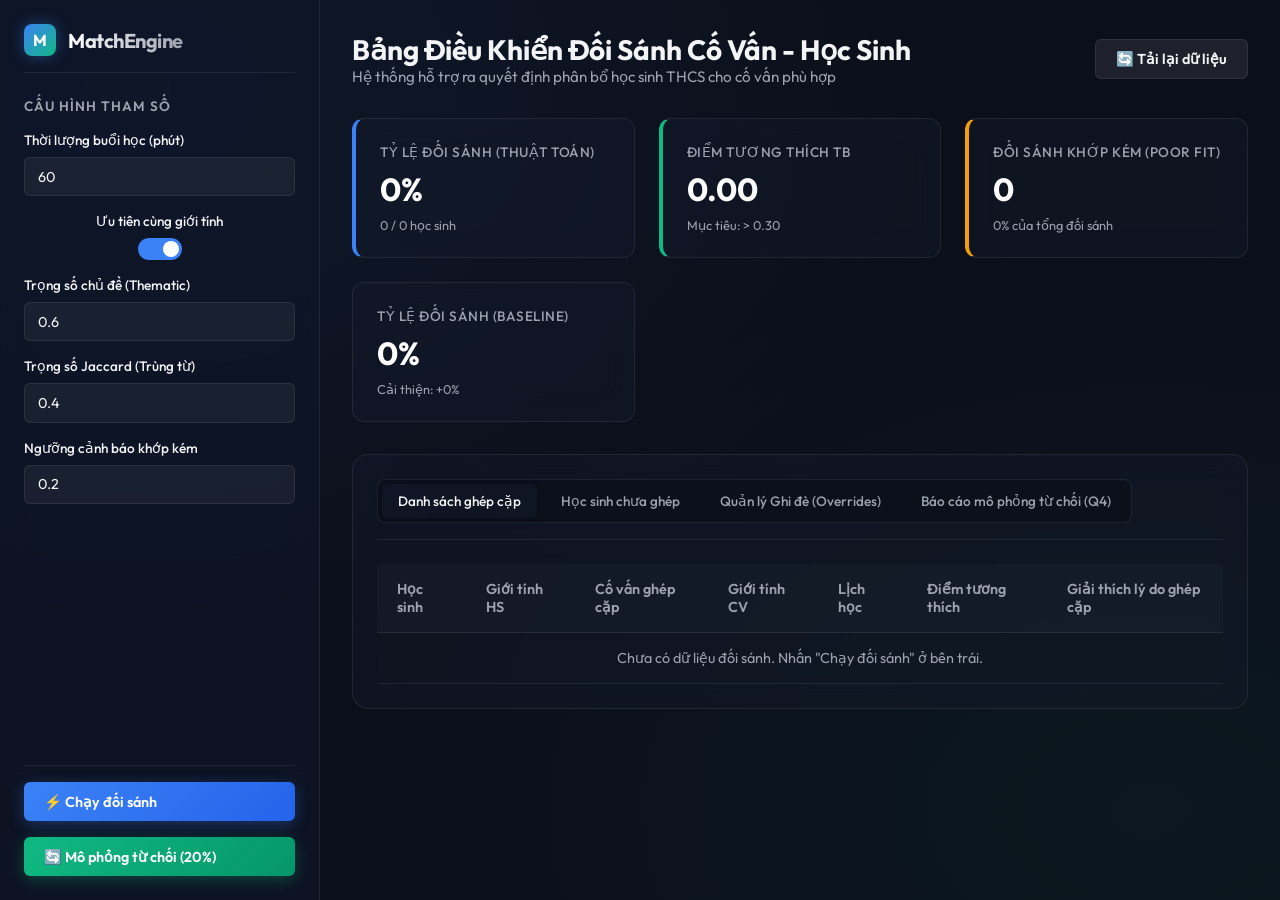
==== frontend/index.html @ f21ef640 "Organizing the files" ====
<!DOCTYPE html>
<html lang="vi">
<head>
    <meta charset="UTF-8">
    <meta name="viewport" content="width=device-width, initial-scale=1.0">
    <title>Hệ thống Đối sánh Mentor - Student</title>
    <link rel="stylesheet" href="style.css">
</head>
<body>
    <div class="app-container">
        <!-- Sidebar Cấu hình -->
        <aside class="sidebar">
            <div class="logo-container">
                <div class="logo-icon">M</div>
                <div class="logo-text">
                    <h1>MatchEngine</h1>
                </div>
            </div>

            <!-- Cấu hình thuật toán -->
            <div class="sidebar-section">
                <h2>Cấu hình tham số</h2>
                
                <div class="form-group">
                    <label for="session_duration">Thời lượng buổi học (phút)</label>
                    <input type="number" id="session_duration" value="60" min="30" max="180" step="30">
                </div>

                <div class="form-group switch-group">
                    <label for="default_same_gender">Ưu tiên cùng giới tính</label>
                    <label class="switch">
                        <input type="checkbox" id="default_same_gender" checked>
                        <span class="slider"></span>
                    </label>
                </div>

                <div class="form-group">
                    <label for="weight_theme">Trọng số chủ đề (Thematic)</label>
                    <input type="number" id="weight_theme" value="0.6" min="0" max="1" step="0.1">
                </div>

                <div class="form-group">
                    <label for="weight_jaccard">Trọng số Jaccard (Trùng từ)</label>
                    <input type="number" id="weight_jaccard" value="0.4" min="0" max="1" step="0.1">
                </div>

                <div class="form-group">
                    <label for="poor_fit_threshold">Ngưỡng cảnh báo khớp kém</label>
                    <input type="number" id="poor_fit_threshold" value="0.2" min="0.05" max="0.5" step="0.05">
                </div>
            </div>

            <!-- Nút hành động -->
            <div class="sidebar-section" style="margin-top: auto; padding-top: 1rem; border-top: 1px solid var(--card-border);">
                <button class="btn btn-primary" id="btn_run_match" onclick="runMatching()">
                    <span>⚡ Chạy đối sánh</span>
                </button>
                <button class="btn btn-success" id="btn_run_simulation" onclick="runRejectionSimulation()">
                    <span>🔄 Mô phỏng từ chối (20%)</span>
                </button>
            </div>
        </aside>

        <!-- Màn hình chính -->
        <main class="main-content">
            <!-- Header bar -->
            <header class="topbar">
                <div class="headline">
                    <h2>Bảng Điều Khiển Đối Sánh Cố Vấn - Học Sinh</h2>
                    <p>Hệ thống hỗ trợ ra quyết định phân bổ học sinh THCS cho cố vấn phù hợp</p>
                </div>
                <div class="topbar-actions">
                    <button class="btn btn-secondary" onclick="loadData()">
                        <span>🔄 Tải lại dữ liệu</span>
                    </button>
                </div>
            </header>

            <!-- Metrics grid -->
            <div class="metrics-grid">
                <div class="metric-card accent">
                    <div class="metric-title">Tỷ lệ đối sánh (Thuật toán)</div>
                    <div class="metric-value" id="metric_match_rate">0%</div>
                    <div class="metric-footer" id="metric_matched_count">0 / 0 học sinh</div>
                </div>
                
                <div class="metric-card success">
                    <div class="metric-title">Điểm tương thích TB</div>
                    <div class="metric-value" id="metric_avg_score">0.00</div>
                    <div class="metric-footer">Mục tiêu: > 0.30</div>
                </div>

                <div class="metric-card warning">
                    <div class="metric-title">Đối sánh khớp kém (Poor Fit)</div>
                    <div class="metric-value" id="metric_poor_fit_count">0</div>
                    <div class="metric-footer" id="metric_poor_fit_rate">0% của tổng đối sánh</div>
                </div>

                <div class="metric-card">
                    <div class="metric-title">Tỷ lệ đối sánh (Baseline)</div>
                    <div class="metric-value" id="metric_baseline_match_rate">0%</div>
                    <div class="metric-footer" id="metric_improvement">Cải thiện: +0%</div>
                </div>
            </div>

            <!-- Tabs -->
            <div class="panel">
                <div class="panel-header">
                    <div class="tabs">
                        <div class="tab active" onclick="switchTab('tab-matches')">Danh sách ghép cặp</div>
                        <div class="tab" onclick="switchTab('tab-unmatched')">Học sinh chưa ghép</div>
                        <div class="tab" onclick="switchTab('tab-overrides')">Quản lý Ghi đè (Overrides)</div>
                        <div class="tab" onclick="switchTab('tab-simulation')">Báo cáo mô phỏng từ chối (Q4)</div>
                    </div>
                </div>

                <!-- Tab: Matches -->
                <div class="tab-content" id="tab-matches">
                    <div class="table-container">
                        <table id="matches_table">
                            <thead>
                                <tr>
                                    <th>Học sinh</th>
                                    <th>Giới tính HS</th>
                                    <th>Cố vấn ghép cặp</th>
                                    <th>Giới tính CV</th>
                                    <th>Lịch học</th>
                                    <th>Điểm tương thích</th>
                                    <th>Giải thích lý do ghép cặp</th>
                                </tr>
                            </thead>
                            <tbody>
                                <tr>
                                    <td colspan="7" style="text-align: center; color: var(--text-secondary);">Chưa có dữ liệu đối sánh. Nhấn "Chạy đối sánh" ở bên trái.</td>
                                </tr>
                            </tbody>
                        </table>
                    </div>
                </div>

                <!-- Tab: Unmatched -->
                <div class="tab-content" id="tab-unmatched" style="display: none;">
                    <div class="table-container">
                        <table id="unmatched_table">
                            <thead>
                                <tr>
                                    <th>Học sinh</th>
                                    <th>Giới tính</th>
                                    <th>Các khung giờ mong muốn</th>
                                    <th>Nguyên nhân không thể đối sánh</th>
                                </tr>
                            </thead>
                            <tbody>
                                <tr>
                                    <td colspan="4" style="text-align: center; color: var(--text-secondary);">Chưa có dữ liệu.</td>
                                </tr>
                            </tbody>
                        </table>
                    </div>
                </div>

                <!-- Tab: Overrides -->
                <div class="tab-content" id="tab-overrides" style="display: none;">
                    <div class="overrides-grid">
                        <!-- Forced pairs -->
                        <div class="override-box">
                            <div class="override-box-header">
                                <h4>Cưỡng ép ghép cặp (Forced Pairs)</h4>
                            </div>
                            <div class="override-list" id="forced_list">
                                <!-- Items dynamic -->
                            </div>
                            <div class="override-form">
                                <select id="override_force_student">
                                    <option value="">Chọn học sinh...</option>
                                </select>
                                <select id="override_force_mentor">
                                    <option value="">Chọn cố vấn...</option>
                                </select>
                                <button class="btn btn-secondary" onclick="addForceOverride()">Thêm</button>
                            </div>
                        </div>

                        <!-- Blocked pairs -->
                        <div class="override-box">
                            <div class="override-box-header">
                                <h4>Chặn ghép cặp (Blocked Pairs)</h4>
                            </div>
                            <div class="override-list" id="blocked_list">
                                <!-- Items dynamic -->
                            </div>
                            <div class="override-form">
                                <select id="override_block_student">
                                    <option value="">Chọn học sinh...</option>
                                </select>
                                <select id="override_block_mentor">
                                    <option value="">Chọn cố vấn...</option>
                                </select>
                                <button class="btn btn-secondary" onclick="addBlockOverride()">Thêm</button>
                            </div>
                        </div>

                        <!-- Skipped lists -->
                        <div class="override-box">
                            <div class="override-box-header">
                                <h4>Bỏ qua học sinh / cố vấn (Skip Pool)</h4>
                            </div>
                            <div class="override-list" id="skipped_list">
                                <!-- Items dynamic -->
                            </div>
                            <div class="override-form" style="flex-direction: column;">
                                <div style="display: flex; gap: 0.5rem;">
                                    <select id="override_skip_student">
                                        <option value="">Chọn học sinh...</option>
                                    </select>
                                    <button class="btn btn-secondary" onclick="addSkipOverride('student')">Bỏ học sinh</button>
                                </div>
                                <div style="display: flex; gap: 0.5rem;">
                                    <select id="override_skip_mentor">
                                        <option value="">Chọn cố vấn...</option>
                                    </select>
                                    <button class="btn btn-secondary" onclick="addSkipOverride('mentor')">Bỏ cố vấn</button>
                                </div>
                            </div>
                        </div>
                    </div>
                </div>

                <!-- Tab: Simulation -->
                <div class="tab-content" id="tab-simulation" style="display: none;">
                    <div class="comparison-container">
                        <!-- Before Rejection -->
                        <div class="override-box" style="background: rgba(16, 185, 129, 0.05); border-color: rgba(16, 185, 129, 0.2);">
                            <h4 style="color: var(--success-color); margin-bottom: 1rem;">Trước khi từ chối (Initial Match)</h4>
                            <div class="form-group" style="margin-bottom: 0.5rem;">
                                <label>Tỷ lệ đối sánh:</label>
                                <span id="sim_match_rate_before" style="font-size: 1.25rem; font-weight: bold;">0%</span>
                            </div>
                            <div class="form-group" style="margin-bottom: 0.5rem;">
                                <label>Điểm tương thích trung bình:</label>
                                <span id="sim_avg_score_before" style="font-size: 1.25rem; font-weight: bold;">0.00</span>
                            </div>
                            <div class="form-group">
                                <label>Số học sinh ghép thành công:</label>
                                <span id="sim_count_before" style="font-size: 1.25rem; font-weight: bold;">0 / 0</span>
                            </div>
                        </div>

                        <!-- After Rejection -->
                        <div class="override-box" style="background: rgba(239, 68, 68, 0.05); border-color: rgba(239, 68, 68, 0.2);">
                            <h4 style="color: var(--error-color); margin-bottom: 1rem;">Sau khi bị từ chối 20% & Đối sánh lại</h4>
                            <div class="form-group" style="margin-bottom: 0.5rem;">
                                <label>Số học sinh từ chối cố vấn:</label>
                                <span id="sim_rejected_count" style="font-size: 1.25rem; font-weight: bold; color: var(--warning-color);">0</span>
                            </div>
                            <div class="form-group" style="margin-bottom: 0.5rem;">
                                <label>Ghép đôi lại thành công:</label>
                                <span id="sim_rematch_success" style="font-size: 1.25rem; font-weight: bold; color: var(--success-color);">0</span>
                            </div>
                            <div class="form-group" style="margin-bottom: 0.5rem;">
                                <label>Không thể ghép đôi lại:</label>
                                <span id="sim_rematch_fail" style="font-size: 1.25rem; font-weight: bold; color: var(--error-color);">0</span>
                            </div>
                            <div class="form-group" style="margin-bottom: 0.5rem;">
                                <label>Tỷ lệ đối sánh chung cuộc:</label>
                                <span id="sim_match_rate_after" style="font-size: 1.25rem; font-weight: bold;">0%</span>
                            </div>
                            <div class="form-group">
                                <label>Điểm tương thích chung cuộc:</label>
                                <span id="sim_avg_score_after" style="font-size: 1.25rem; font-weight: bold;">0.00</span>
                            </div>
                        </div>
                    </div>

                    <div style="margin-top: 1.5rem;">
                        <h4 style="margin-bottom: 0.75rem;">Chi tiết danh sách học sinh bị từ chối và kết quả ghép lại:</h4>
                        <div class="table-container">
                            <table id="simulation_table">
                                <thead>
                                    <tr>
                                        <th>Học sinh</th>
                                        <th>Cố vấn cũ (Bị từ chối)</th>
                                        <th>Cố vấn mới (Ghép lại)</th>
                                        <th>Lịch học mới</th>
                                        <th>Điểm tương thích mới</th>
                                        <th>Trạng thái / Nguyên nhân</th>
                                    </tr>
                                </thead>
                                <tbody>
                                    <tr>
                                        <td colspan="6" style="text-align: center; color: var(--text-secondary);">Chưa chạy mô phỏng từ chối. Nhấn "Mô phỏng từ chối (20%)" ở cột bên trái.</td>
                                    </tr>
                                </tbody>
                            </table>
                        </div>
                    </div>
                </div>
            </div>
        </main>
    </div>

    <script src="script.js"></script>
</body>
</html>
---- frontend/style.css ----
@import url('https://fonts.googleapis.com/css2?family=Outfit:wght@300;400;500;600;700&display=swap');

:root {
    --bg-color: #0b0f19;
    --card-bg: rgba(22, 28, 45, 0.45);
    --card-border: rgba(255, 255, 255, 0.08);
    --text-primary: #f3f4f6;
    --text-secondary: #9ca3af;
    --accent-color: #3b82f6;
    --accent-glow: rgba(59, 130, 246, 0.15);
    --success-color: #10b981;
    --success-glow: rgba(16, 185, 129, 0.15);
    --warning-color: #f59e0b;
    --error-color: #ef4444;
    --glass-blur: blur(16px);
    --sidebar-width: 320px;
    --transition-speed: 0.25s;
}

* {
    margin: 0;
    padding: 0;
    box-sizing: border-box;
}

body {
    font-family: 'Outfit', sans-serif;
    background-color: var(--bg-color);
    background-image: 
        radial-gradient(at 10% 10%, rgba(59, 130, 246, 0.08) 0px, transparent 50%),
        radial-gradient(at 90% 90%, rgba(16, 185, 129, 0.05) 0px, transparent 50%);
    background-attachment: fixed;
    color: var(--text-primary);
    min-height: 100vh;
    overflow-x: hidden;
}

/* Scrollbars */
::-webkit-scrollbar {
    width: 8px;
    height: 8px;
}
::-webkit-scrollbar-track {
    background: rgba(255, 255, 255, 0.02);
}
::-webkit-scrollbar-thumb {
    background: rgba(255, 255, 255, 0.1);
    border-radius: 4px;
}
::-webkit-scrollbar-thumb:hover {
    background: rgba(255, 255, 255, 0.2);
}

/* Layout */
.app-container {
    display: flex;
    min-height: 100vh;
}

/* Sidebar */
aside.sidebar {
    width: var(--sidebar-width);
    background: rgba(15, 22, 40, 0.7);
    backdrop-filter: var(--glass-blur);
    border-right: 1px solid var(--card-border);
    padding: 1.5rem;
    display: flex;
    flex-direction: column;
    gap: 1.5rem;
    position: fixed;
    height: 100vh;
    overflow-y: auto;
    z-index: 10;
}

.logo-container {
    display: flex;
    align-items: center;
    gap: 0.75rem;
    padding-bottom: 1rem;
    border-bottom: 1px solid var(--card-border);
}

.logo-icon {
    width: 32px;
    height: 32px;
    background: linear-gradient(135deg, var(--accent-color), var(--success-color));
    border-radius: 8px;
    display: flex;
    align-items: center;
    justify-content: center;
    font-weight: bold;
    color: white;
    box-shadow: 0 0 15px rgba(59, 130, 246, 0.4);
}

.logo-text h1 {
    font-size: 1.25rem;
    font-weight: 700;
    letter-spacing: -0.5px;
    background: linear-gradient(to right, #ffffff, #9ca3af);
    -webkit-background-clip: text;
    -webkit-text-fill-color: transparent;
}

.sidebar-section {
    display: flex;
    flex-direction: column;
    gap: 1rem;
}

.sidebar-section h2 {
    font-size: 0.85rem;
    text-transform: uppercase;
    letter-spacing: 1px;
    color: var(--text-secondary);
    font-weight: 600;
}

.form-group {
    display: flex;
    flex-direction: column;
    gap: 0.5rem;
}

label {
    font-size: 0.85rem;
    font-weight: 500;
    color: var(--text-primary);
}

input[type="text"], input[type="number"], select {
    width: 100%;
    padding: 0.6rem 0.8rem;
    background: rgba(255, 255, 255, 0.05);
    border: 1px solid var(--card-border);
    border-radius: 6px;
    color: var(--text-primary);
    font-family: inherit;
    font-size: 0.9rem;
    transition: all var(--transition-speed);
}

input:focus, select:focus {
    outline: none;
    border-color: var(--accent-color);
    box-shadow: 0 0 8px rgba(59, 130, 246, 0.3);
    background: rgba(255, 255, 255, 0.08);
}

/* Switch styling */
.switch-group {
    display: flex;
    align-items: center;
    justify-content: space-between;
}

.switch {
    position: relative;
    display: inline-block;
    width: 44px;
    height: 22px;
}

.switch input {
    opacity: 0;
    width: 0;
    height: 0;
}

.slider {
    position: absolute;
    cursor: pointer;
    top: 0;
    left: 0;
    right: 0;
    bottom: 0;
    background-color: rgba(255, 255, 255, 0.1);
    transition: .3s;
    border-radius: 34px;
}

.slider:before {
    position: absolute;
    content: "";
    height: 16px;
    width: 16px;
    left: 3px;
    bottom: 3px;
    background-color: white;
    transition: .3s;
    border-radius: 50%;
}

input:checked + .slider {
    background-color: var(--accent-color);
}

input:checked + .slider:before {
    transform: translateX(22px);
}

/* Main Content Area */
main.main-content {
    margin-left: var(--sidebar-width);
    flex-grow: 1;
    padding: 2rem;
    display: flex;
    flex-direction: column;
    gap: 2rem;
}

/* Top bar / Headers */
header.topbar {
    display: flex;
    justify-content: space-between;
    align-items: center;
}

.headline h2 {
    font-size: 1.75rem;
    font-weight: 700;
}

.headline p {
    color: var(--text-secondary);
    font-size: 0.95rem;
}

/* Buttons */
.btn {
    padding: 0.65rem 1.25rem;
    border-radius: 6px;
    font-weight: 600;
    font-size: 0.9rem;
    border: none;
    cursor: pointer;
    font-family: inherit;
    display: inline-flex;
    align-items: center;
    gap: 0.5rem;
    transition: all var(--transition-speed);
}

.btn-primary {
    background: linear-gradient(135deg, var(--accent-color), #2563eb);
    color: white;
    box-shadow: 0 4px 15px rgba(59, 130, 246, 0.3);
}

.btn-primary:hover {
    transform: translateY(-1px);
    box-shadow: 0 6px 20px rgba(59, 130, 246, 0.4);
}

.btn-success {
    background: linear-gradient(135deg, var(--success-color), #059669);
    color: white;
    box-shadow: 0 4px 15px rgba(16, 185, 129, 0.3);
}

.btn-success:hover {
    transform: translateY(-1px);
    box-shadow: 0 6px 20px rgba(16, 185, 129, 0.4);
}

.btn-secondary {
    background: rgba(255, 255, 255, 0.08);
    color: var(--text-primary);
    border: 1px solid var(--card-border);
}

.btn-secondary:hover {
    background: rgba(255, 255, 255, 0.12);
}

.btn-danger {
    background: rgba(239, 68, 68, 0.15);
    color: var(--error-color);
    border: 1px solid rgba(239, 68, 68, 0.2);
}

.btn-danger:hover {
    background: rgba(239, 68, 68, 0.25);
}

/* Metric Cards */
.metrics-grid {
    display: grid;
    grid-template-columns: repeat(auto-fit, minmax(220px, 1fr));
    gap: 1.5rem;
}

.metric-card {
    background: var(--card-bg);
    backdrop-filter: var(--glass-blur);
    border: 1px solid var(--card-border);
    border-radius: 12px;
    padding: 1.5rem;
    display: flex;
    flex-direction: column;
    gap: 0.5rem;
    transition: all var(--transition-speed);
}

.metric-card:hover {
    border-color: rgba(255, 255, 255, 0.15);
    transform: translateY(-2px);
    box-shadow: 0 10px 25px rgba(0, 0, 0, 0.3);
}

.metric-title {
    font-size: 0.85rem;
    font-weight: 500;
    color: var(--text-secondary);
    text-transform: uppercase;
    letter-spacing: 0.5px;
}

.metric-value {
    font-size: 2rem;
    font-weight: 700;
    background: linear-gradient(to right, #ffffff, #e5e7eb);
    -webkit-background-clip: text;
    -webkit-text-fill-color: transparent;
}

.metric-footer {
    font-size: 0.8rem;
    color: var(--text-secondary);
    display: flex;
    align-items: center;
    gap: 0.25rem;
}

.metric-card.accent {
    border-left: 4px solid var(--accent-color);
}

.metric-card.success {
    border-left: 4px solid var(--success-color);
}

.metric-card.warning {
    border-left: 4px solid var(--warning-color);
}

/* Tabs & Glass Panels */
.panel {
    background: var(--card-bg);
    backdrop-filter: var(--glass-blur);
    border: 1px solid var(--card-border);
    border-radius: 16px;
    padding: 1.5rem;
    display: flex;
    flex-direction: column;
    gap: 1.5rem;
}

.panel-header {
    display: flex;
    justify-content: space-between;
    align-items: center;
    border-bottom: 1px solid var(--card-border);
    padding-bottom: 1rem;
}

.panel-header h3 {
    font-size: 1.15rem;
    font-weight: 600;
}

.tabs {
    display: flex;
    gap: 0.5rem;
    background: rgba(0, 0, 0, 0.2);
    padding: 0.25rem;
    border-radius: 8px;
    border: 1px solid var(--card-border);
}

.tab {
    padding: 0.5rem 1rem;
    border-radius: 6px;
    font-size: 0.85rem;
    font-weight: 500;
    cursor: pointer;
    color: var(--text-secondary);
    transition: all var(--transition-speed);
}

.tab.active {
    background: var(--card-bg);
    color: var(--text-primary);
    box-shadow: 0 2px 10px rgba(0, 0, 0, 0.2);
}

/* Tables */
.table-container {
    overflow-x: auto;
    width: 100%;
}

table {
    width: 100%;
    border-collapse: collapse;
    text-align: left;
    font-size: 0.9rem;
}

th, td {
    padding: 1rem 1.25rem;
    border-bottom: 1px solid var(--card-border);
}

th {
    font-weight: 600;
    color: var(--text-secondary);
    background: rgba(255, 255, 255, 0.02);
}

tr:hover td {
    background: rgba(255, 255, 255, 0.01);
}

.badge {
    padding: 0.25rem 0.5rem;
    border-radius: 4px;
    font-size: 0.75rem;
    font-weight: 600;
    display: inline-flex;
    align-items: center;
}

.badge-gender-male {
    background: rgba(59, 130, 246, 0.15);
    color: #60a5fa;
}

.badge-gender-female {
    background: rgba(236, 72, 153, 0.15);
    color: #f472b6;
}

.badge-forced {
    background: rgba(139, 92, 246, 0.15);
    color: #a78bfa;
}

.badge-rematched {
    background: rgba(245, 158, 11, 0.15);
    color: #fbbf24;
}

.badge-poor-fit {
    background: rgba(239, 68, 68, 0.15);
    color: #f87171;
}

.badge-good-fit {
    background: rgba(16, 185, 129, 0.15);
    color: #34d399;
}

/* Overrides Manager Modal / Box */
.overrides-grid {
    display: grid;
    grid-template-columns: repeat(auto-fit, minmax(320px, 1fr));
    gap: 1.5rem;
}

.override-box {
    background: rgba(0, 0, 0, 0.15);
    border: 1px solid var(--card-border);
    border-radius: 12px;
    padding: 1.25rem;
    display: flex;
    flex-direction: column;
    gap: 1rem;
}

.override-box-header {
    display: flex;
    justify-content: space-between;
    align-items: center;
    border-bottom: 1px solid var(--card-border);
    padding-bottom: 0.5rem;
}

.override-box-header h4 {
    font-size: 0.95rem;
    font-weight: 600;
}

.override-list {
    display: flex;
    flex-direction: column;
    gap: 0.5rem;
    max-height: 200px;
    overflow-y: auto;
    padding-right: 0.25rem;
}

.override-item {
    display: flex;
    justify-content: space-between;
    align-items: center;
    padding: 0.5rem 0.75rem;
    background: rgba(255, 255, 255, 0.04);
    border-radius: 6px;
    font-size: 0.85rem;
}

.override-item button {
    background: transparent;
    border: none;
    color: var(--error-color);
    cursor: pointer;
    font-size: 0.95rem;
}

.override-item button:hover {
    color: white;
}

.override-form {
    display: flex;
    gap: 0.5rem;
}

.override-form select, .override-form input {
    flex-grow: 1;
}

/* Rejection Simulation Panel */
.comparison-container {
    display: grid;
    grid-template-columns: 1fr 1fr;
    gap: 1.5rem;
}

@media (max-width: 768px) {
    .comparison-container {
        grid-template-columns: 1fr;
    }
    .app-container {
        flex-direction: column;
    }
    aside.sidebar {
        width: 100%;
        position: relative;
        height: auto;
    }
    main.main-content {
        margin-left: 0;
    }
}
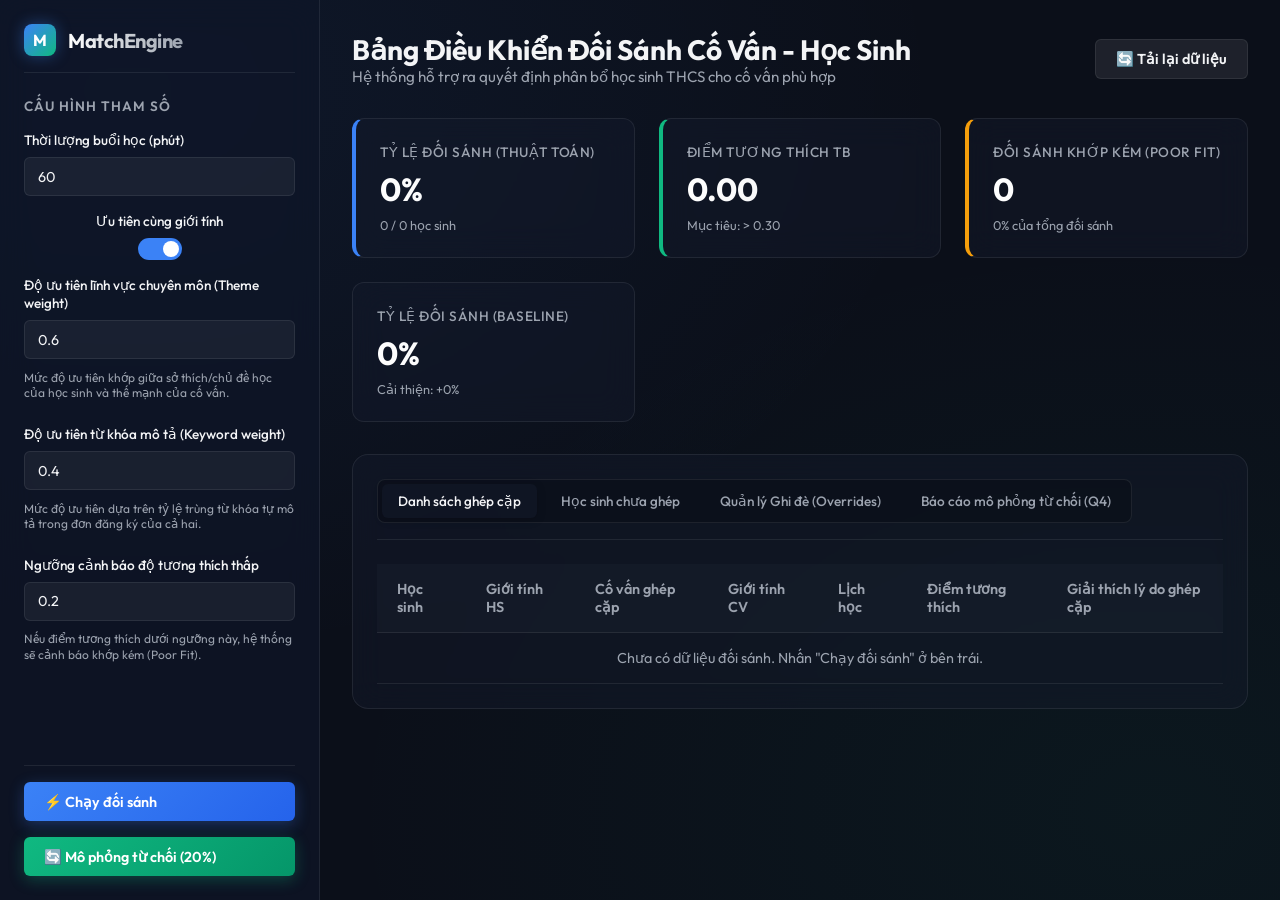
==== commit 31430303: "Update UI/UX" ====
--- a/frontend/index.html
+++ b/frontend/index.html
@@ -35,18 +35,21 @@
                 </div>
 
                 <div class="form-group">
-                    <label for="weight_theme">Trọng số chủ đề (Thematic)</label>
+                    <label for="weight_theme">Độ ưu tiên lĩnh vực chuyên môn (Theme weight)</label>
                     <input type="number" id="weight_theme" value="0.6" min="0" max="1" step="0.1">
+                    <span class="help-text">Mức độ ưu tiên khớp giữa sở thích/chủ đề học của học sinh và thế mạnh của cố vấn.</span>
                 </div>
 
                 <div class="form-group">
-                    <label for="weight_jaccard">Trọng số Jaccard (Trùng từ)</label>
+                    <label for="weight_jaccard">Độ ưu tiên từ khóa mô tả (Keyword weight)</label>
                     <input type="number" id="weight_jaccard" value="0.4" min="0" max="1" step="0.1">
+                    <span class="help-text">Mức độ ưu tiên dựa trên tỷ lệ trùng từ khóa tự mô tả trong đơn đăng ký của cả hai.</span>
                 </div>
 
                 <div class="form-group">
-                    <label for="poor_fit_threshold">Ngưỡng cảnh báo khớp kém</label>
+                    <label for="poor_fit_threshold">Ngưỡng cảnh báo độ tương thích thấp</label>
                     <input type="number" id="poor_fit_threshold" value="0.2" min="0.05" max="0.5" step="0.05">
+                    <span class="help-text">Nếu điểm tương thích dưới ngưỡng này, hệ thống sẽ cảnh báo khớp kém (Poor Fit).</span>
                 </div>
             </div>
 
@@ -299,6 +302,14 @@
         </main>
     </div>
 
+    <!-- Loading overlay -->
+    <div id="loading_overlay" class="loading-overlay">
+        <div class="loading-spinner-container">
+            <div class="spinner"></div>
+            <p>Hệ thống đang xử lý, vui lòng chờ trong giây lát...</p>
+        </div>
+    </div>
+
     <script src="script.js"></script>
 </body>
 </html>
--- a/frontend/style.css
+++ b/frontend/style.css
@@ -555,3 +555,171 @@
         margin-left: 0;
     }
 }
+
+/* Help text under labels */
+.help-text {
+    font-size: 0.75rem;
+    color: var(--text-secondary);
+    margin-top: 0.15rem;
+    margin-bottom: 0.5rem;
+    line-height: 1.3;
+}
+
+/* Loading Overlay */
+.loading-overlay {
+    position: fixed;
+    top: 0;
+    left: 0;
+    width: 100vw;
+    height: 100vh;
+    background: rgba(11, 15, 25, 0.75);
+    backdrop-filter: blur(4px);
+    display: flex;
+    justify-content: center;
+    align-items: center;
+    z-index: 9999;
+    opacity: 0;
+    pointer-events: none;
+    transition: opacity 0.3s ease;
+}
+
+.loading-overlay.active {
+    opacity: 1;
+    pointer-events: auto;
+}
+
+.loading-spinner-container {
+    display: flex;
+    flex-direction: column;
+    align-items: center;
+    gap: 1rem;
+}
+
+.loading-spinner-container p {
+    color: var(--text-primary);
+    font-size: 0.95rem;
+    font-weight: 500;
+}
+
+.spinner {
+    width: 50px;
+    height: 50px;
+    border: 4px solid rgba(255, 255, 255, 0.08);
+    border-top-color: var(--accent-color);
+    border-radius: 50%;
+    animation: spin 1s linear infinite;
+}
+
+@keyframes spin {
+    to { transform: rotate(360deg); }
+}
+
+/* Fix dropdown options color issue */
+select option {
+    background-color: #0f1628;
+    color: var(--text-primary);
+}
+
+/* Custom Searchable Dropdown Styles */
+.custom-select-container {
+    position: relative;
+    width: 100%;
+}
+
+.custom-select-trigger {
+    width: 100%;
+    padding: 0.6rem 0.8rem;
+    background: rgba(255, 255, 255, 0.05);
+    border: 1px solid var(--card-border);
+    border-radius: 6px;
+    color: var(--text-primary);
+    font-size: 0.9rem;
+    cursor: pointer;
+    display: flex;
+    justify-content: space-between;
+    align-items: center;
+    transition: all var(--transition-speed);
+}
+
+.custom-select-trigger:after {
+    content: '▼';
+    font-size: 0.7rem;
+    color: var(--text-secondary);
+    transition: transform 0.2s ease;
+}
+
+.custom-select-container.open .custom-select-trigger:after {
+    transform: rotate(180deg);
+}
+
+.custom-select-trigger:hover {
+    background: rgba(255, 255, 255, 0.08);
+    border-color: rgba(255, 255, 255, 0.2);
+}
+
+.custom-select-dropdown {
+    position: absolute;
+    top: 100%;
+    left: 0;
+    right: 0;
+    margin-top: 4px;
+    background: #0f1628;
+    border: 1px solid var(--card-border);
+    border-radius: 6px;
+    box-shadow: 0 10px 25px rgba(0, 0, 0, 0.5);
+    z-index: 100;
+    display: none;
+    flex-direction: column;
+    max-height: 250px;
+    overflow: hidden;
+}
+
+.custom-select-container.open .custom-select-dropdown {
+    display: flex;
+}
+
+.custom-select-search {
+    padding: 0.6rem 0.8rem;
+    background: rgba(255, 255, 255, 0.03) !important;
+    border: none !important;
+    border-bottom: 1px solid var(--card-border) !important;
+    color: var(--text-primary);
+    font-family: inherit;
+    font-size: 0.85rem;
+    outline: none;
+    border-radius: 0 !important;
+}
+
+.custom-select-search:focus {
+    box-shadow: none !important;
+    background: rgba(255, 255, 255, 0.05) !important;
+}
+
+.custom-select-options {
+    overflow-y: auto;
+    flex-grow: 1;
+    max-height: 190px;
+}
+
+.custom-select-option {
+    padding: 0.6rem 0.8rem;
+    font-size: 0.85rem;
+    color: var(--text-primary);
+    cursor: pointer;
+    transition: background 0.15s ease, color 0.15s ease;
+}
+
+.custom-select-option:hover {
+    background: rgba(59, 130, 246, 0.2);
+    color: white;
+}
+
+.custom-select-option.selected {
+    background: var(--accent-color);
+    color: white;
+    font-weight: 500;
+}
+
+.custom-select-option.hidden {
+    display: none;
+}
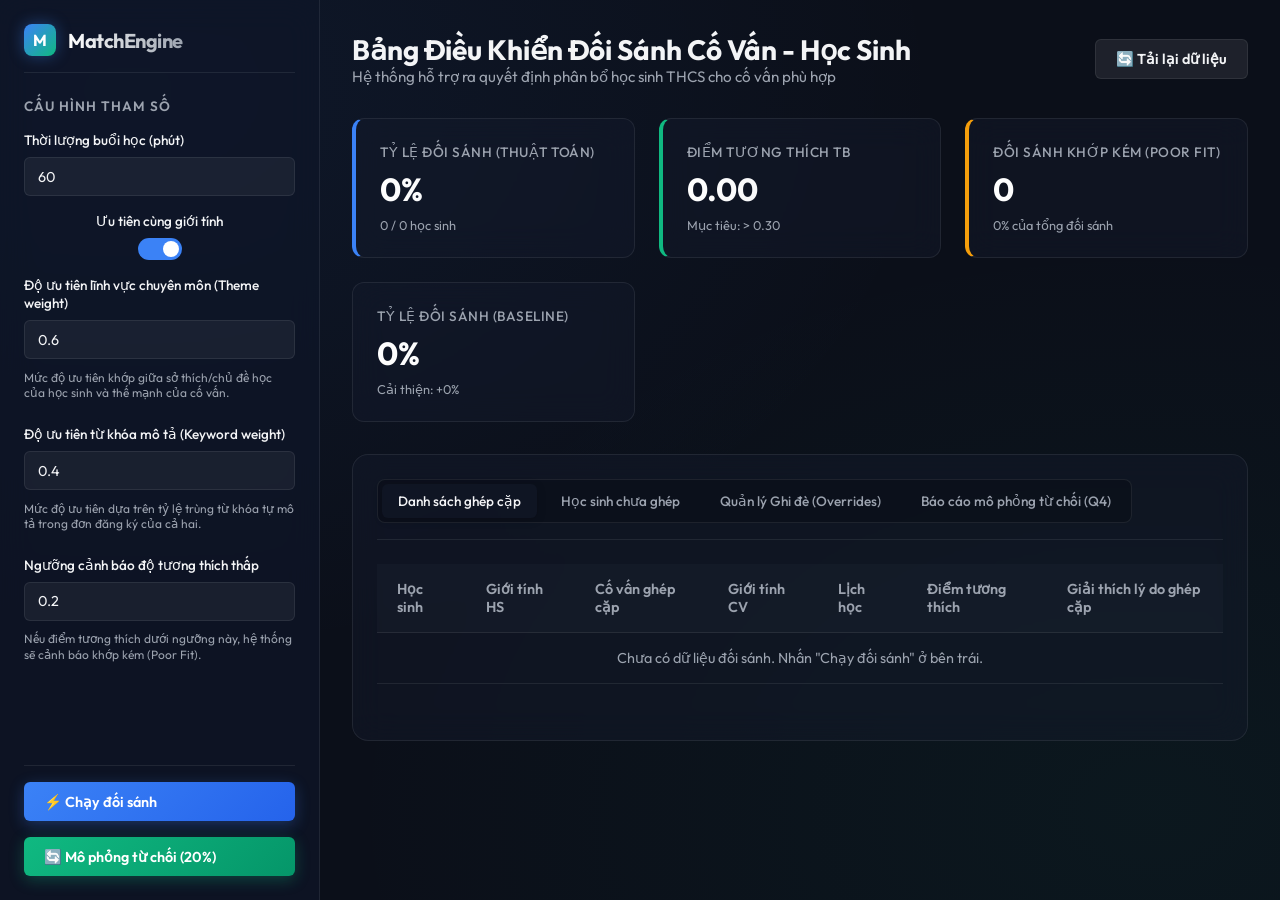
==== commit aa9a5154: "fix: optimize DOM performance with pagination and fix API_URL for static host" ====
--- a/frontend/index.html
+++ b/frontend/index.html
@@ -139,6 +139,7 @@
                             </tbody>
                         </table>
                     </div>
+                    <div id="matches_pagination" class="pagination-container"></div>
                 </div>
 
                 <!-- Tab: Unmatched -->
@@ -160,6 +161,7 @@
                             </tbody>
                         </table>
                     </div>
+                    <div id="unmatched_pagination" class="pagination-container"></div>
                 </div>
 
                 <!-- Tab: Overrides -->
--- a/frontend/style.css
+++ b/frontend/style.css
@@ -723,3 +723,29 @@
 .custom-select-option.hidden {
     display: none;
 }
+
+/* Pagination Styling */
+.pagination-container {
+    display: flex;
+    justify-content: center;
+    align-items: center;
+    margin-top: 1rem;
+    padding: 0.5rem 0;
+}
+
+.pagination {
+    display: flex;
+    align-items: center;
+    gap: 1rem;
+}
+
+.pagination-info {
+    font-size: 0.85rem;
+    color: var(--text-secondary);
+    font-weight: 500;
+}
+
+.btn-sm {
+    padding: 0.4rem 0.8rem;
+    font-size: 0.8rem;
+}
